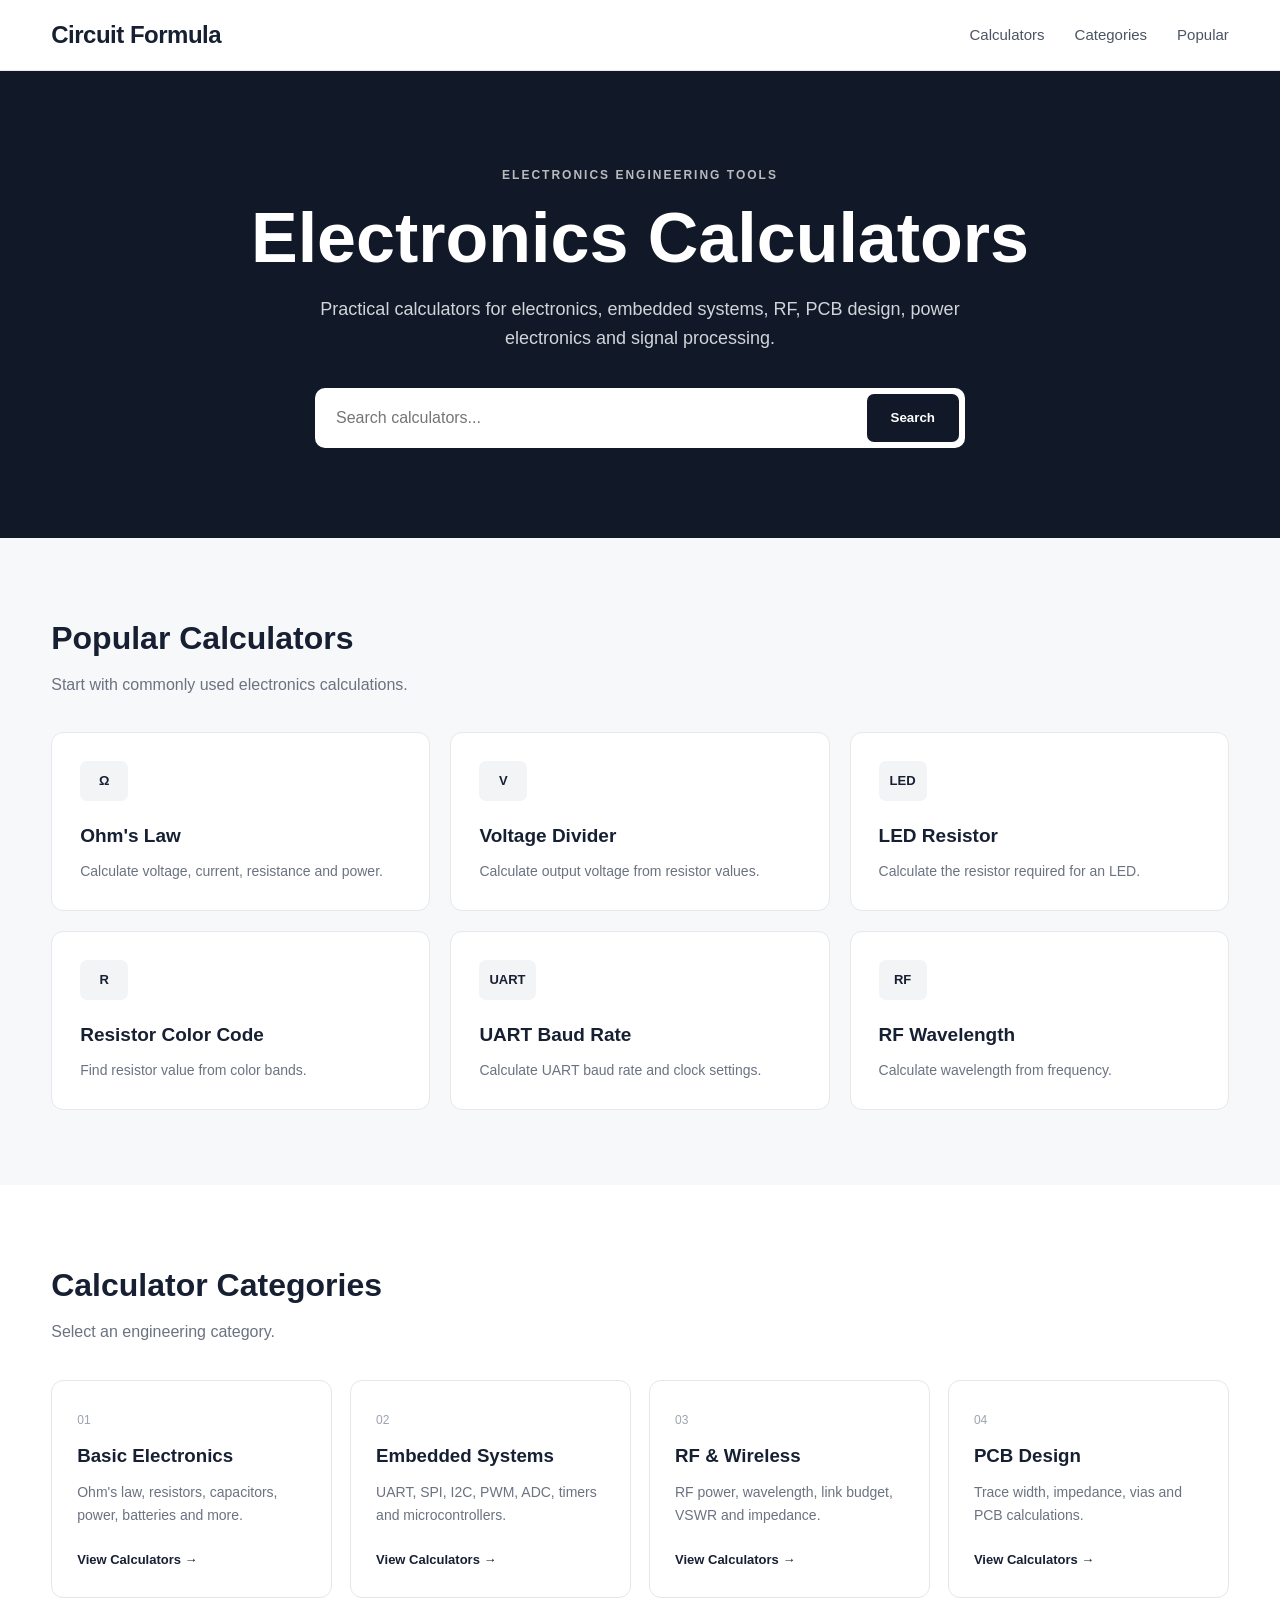
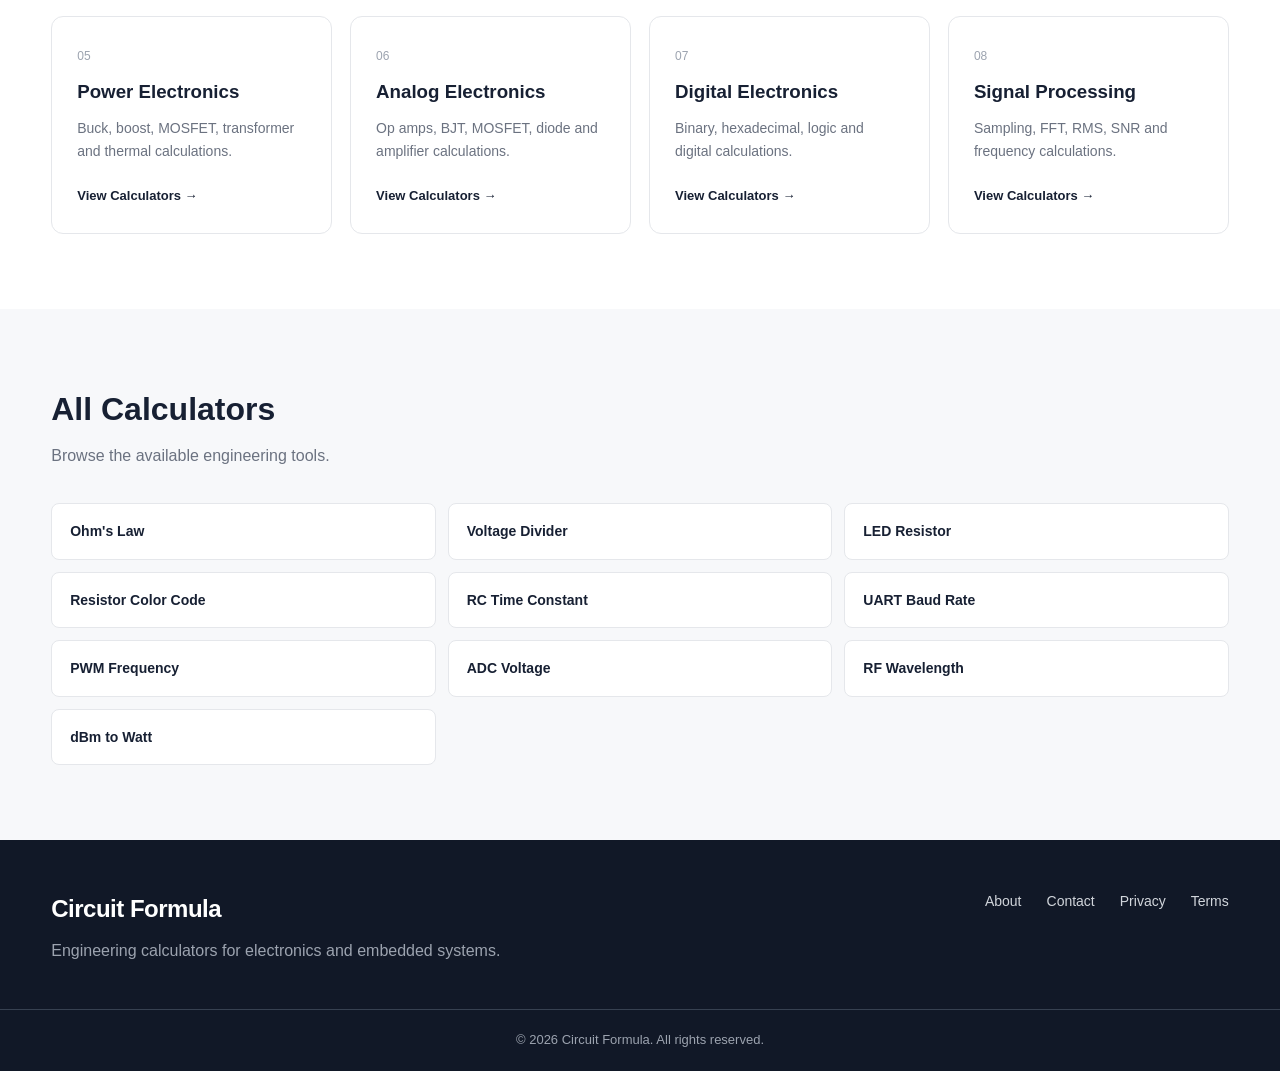
==== index.html @ be24e3a9 "inital website" ====
<!DOCTYPE html>
<html lang="en">
<head>
    <meta charset="UTF-8">

    <meta name="viewport" content="width=device-width, initial-scale=1.0">

    <title>Electronics Calculators | Circuit, RF, PCB & Embedded Tools</title>

    <meta name="description"
          content="Free electronics calculators for circuit design, embedded systems, RF, PCB, analog, digital and power electronics.">

    <meta name="keywords"
          content="electronics calculator, circuit calculator, RF calculator, PCB calculator, embedded calculator">

    <link rel="stylesheet" href="css/style.css">
</head>

<body>

<header class="header">

    <div class="container nav">

        <a href="index.html" class="logo">
            Circuit Formula
        </a>

        <nav>
            <a href="#calculators">Calculators</a>
            <a href="#categories">Categories</a>
            <a href="#popular">Popular</a>
        </nav>

    </div>

</header>


<main>

<section class="hero">

    <div class="container hero-content">

        <span class="hero-label">
            ELECTRONICS ENGINEERING TOOLS
        </span>

        <h1>
            Electronics Calculators
        </h1>

        <p>
            Practical calculators for electronics, embedded systems,
            RF, PCB design, power electronics and signal processing.
        </p>

        <div class="search-box">

            <input
                type="search"
                id="calculatorSearch"
                placeholder="Search calculators..."
                autocomplete="off"
            >

            <button onclick="searchCalculators()">
                Search
            </button>

        </div>

    </div>

</section>


<section id="popular" class="section">

    <div class="container">

        <div class="section-heading">

            <h2>
                Popular Calculators
            </h2>

            <p>
                Start with commonly used electronics calculations.
            </p>

        </div>


        <div class="calculator-grid">

            <a href="calculators/ohms-law.html"
               class="calculator-card">

                <span class="card-icon">Ω</span>

                <h3>Ohm's Law</h3>

                <p>
                    Calculate voltage, current, resistance and power.
                </p>

            </a>


            <a href="calculators/voltage-divider.html"
               class="calculator-card">

                <span class="card-icon">V</span>

                <h3>Voltage Divider</h3>

                <p>
                    Calculate output voltage from resistor values.
                </p>

            </a>


            <a href="calculators/led-resistor.html"
               class="calculator-card">

                <span class="card-icon">LED</span>

                <h3>LED Resistor</h3>

                <p>
                    Calculate the resistor required for an LED.
                </p>

            </a>


            <a href="calculators/resistor-color-code.html"
               class="calculator-card">

                <span class="card-icon">R</span>

                <h3>Resistor Color Code</h3>

                <p>
                    Find resistor value from color bands.
                </p>

            </a>


            <a href="calculators/uart-baud-rate.html"
               class="calculator-card">

                <span class="card-icon">UART</span>

                <h3>UART Baud Rate</h3>

                <p>
                    Calculate UART baud rate and clock settings.
                </p>

            </a>


            <a href="calculators/rf-wavelength.html"
               class="calculator-card">

                <span class="card-icon">RF</span>

                <h3>RF Wavelength</h3>

                <p>
                    Calculate wavelength from frequency.
                </p>

            </a>

        </div>

    </div>

</section>


<section id="categories" class="section categories-section">

    <div class="container">

        <div class="section-heading">

            <h2>
                Calculator Categories
            </h2>

            <p>
                Select an engineering category.
            </p>

        </div>


        <div class="category-grid">


            <a href="categories/basic-electronics.html"
               class="category-card">

                <span>01</span>

                <h3>
                    Basic Electronics
                </h3>

                <p>
                    Ohm's law, resistors, capacitors,
                    power, batteries and more.
                </p>

                <strong>
                    View Calculators →
                </strong>

            </a>


            <a href="categories/embedded.html"
               class="category-card">

                <span>02</span>

                <h3>
                    Embedded Systems
                </h3>

                <p>
                    UART, SPI, I2C, PWM, ADC,
                    timers and microcontrollers.
                </p>

                <strong>
                    View Calculators →
                </strong>

            </a>


            <a href="categories/rf.html"
               class="category-card">

                <span>03</span>

                <h3>
                    RF & Wireless
                </h3>

                <p>
                    RF power, wavelength, link budget,
                    VSWR and impedance.
                </p>

                <strong>
                    View Calculators →
                </strong>

            </a>


            <a href="categories/pcb.html"
               class="category-card">

                <span>04</span>

                <h3>
                    PCB Design
                </h3>

                <p>
                    Trace width, impedance,
                    vias and PCB calculations.
                </p>

                <strong>
                    View Calculators →
                </strong>

            </a>


            <a href="categories/power-electronics.html"
               class="category-card">

                <span>05</span>

                <h3>
                    Power Electronics
                </h3>

                <p>
                    Buck, boost, MOSFET,
                    transformer and thermal calculations.
                </p>

                <strong>
                    View Calculators →
                </strong>

            </a>


            <a href="categories/analog.html"
               class="category-card">

                <span>06</span>

                <h3>
                    Analog Electronics
                </h3>

                <p>
                    Op amps, BJT, MOSFET,
                    diode and amplifier calculations.
                </p>

                <strong>
                    View Calculators →
                </strong>

            </a>


            <a href="categories/digital.html"
               class="category-card">

                <span>07</span>

                <h3>
                    Digital Electronics
                </h3>

                <p>
                    Binary, hexadecimal,
                    logic and digital calculations.
                </p>

                <strong>
                    View Calculators →
                </strong>

            </a>


            <a href="categories/signal-processing.html"
               class="category-card">

                <span>08</span>

                <h3>
                    Signal Processing
                </h3>

                <p>
                    Sampling, FFT, RMS,
                    SNR and frequency calculations.
                </p>

                <strong>
                    View Calculators →
                </strong>

            </a>

        </div>

    </div>

</section>


<section id="calculators" class="section">

    <div class="container">

        <div class="section-heading">

            <h2>
                All Calculators
            </h2>

            <p>
                Browse the available engineering tools.
            </p>

        </div>


        <div class="all-calculators" id="calculatorList">


            <a href="calculators/ohms-law.html"
               class="tool-item"
               data-name="ohms law">

                Ohm's Law

            </a>


            <a href="calculators/voltage-divider.html"
               class="tool-item"
               data-name="voltage divider">

                Voltage Divider

            </a>


            <a href="calculators/led-resistor.html"
               class="tool-item"
               data-name="led resistor">

                LED Resistor

            </a>


            <a href="calculators/resistor-color-code.html"
               class="tool-item"
               data-name="resistor color code">

                Resistor Color Code

            </a>


            <a href="calculators/rc-time-constant.html"
               class="tool-item"
               data-name="rc time constant">

                RC Time Constant

            </a>


            <a href="calculators/uart-baud-rate.html"
               class="tool-item"
               data-name="uart baud rate">

                UART Baud Rate

            </a>


            <a href="calculators/pwm-frequency.html"
               class="tool-item"
               data-name="pwm frequency">

                PWM Frequency

            </a>


            <a href="calculators/adc-voltage.html"
               class="tool-item"
               data-name="adc voltage">

                ADC Voltage

            </a>


            <a href="calculators/rf-wavelength.html"
               class="tool-item"
               data-name="rf wavelength">

                RF Wavelength

            </a>


            <a href="calculators/dbm-to-watt.html"
               class="tool-item"
               data-name="dbm watt">

                dBm to Watt

            </a>

        </div>

    </div>

</section>

</main>


<footer class="footer">

    <div class="container footer-content">

        <div>

            <div class="logo">
                Circuit Formula
            </div>

            <p>
                Engineering calculators for electronics
                and embedded systems.
            </p>

        </div>


        <div class="footer-links">

            <a href="about.html">About</a>

            <a href="contact.html">Contact</a>

            <a href="privacy.html">Privacy</a>

            <a href="terms.html">Terms</a>

        </div>

    </div>


    <div class="copyright">

        © 2026 Circuit Formula. All rights reserved.

    </div>

</footer>


<script src="js/main.js"></script>

</body>
</html>
---- css/style.css ----
* {
    margin: 0;
    padding: 0;
    box-sizing: border-box;
}

html {
    scroll-behavior: smooth;
}

body {
    font-family: Arial, Helvetica, sans-serif;
    background: #f7f8fa;
    color: #172033;
    line-height: 1.6;
}

a {
    text-decoration: none;
    color: inherit;
}

.container {
    width: min(1180px, 92%);
    margin: auto;
}


/* HEADER */

.header {
    background: #ffffff;
    border-bottom: 1px solid #e5e7eb;
    position: sticky;
    top: 0;
    z-index: 100;
}

.nav {
    min-height: 70px;
    display: flex;
    align-items: center;
    justify-content: space-between;
}

.logo {
    font-size: 24px;
    font-weight: 800;
    letter-spacing: -0.5px;
}

.nav nav {
    display: flex;
    gap: 30px;
}

.nav nav a {
    font-size: 15px;
    color: #4b5563;
}

.nav nav a:hover {
    color: #111827;
}


/* HERO */

.hero {
    background: #111827;
    color: white;
    padding: 90px 0;
}

.hero-content {
    max-width: 850px;
    text-align: center;
}

.hero-label {
    font-size: 12px;
    font-weight: 700;
    letter-spacing: 2px;
    opacity: 0.7;
}

.hero h1 {
    font-size: clamp(40px, 7vw, 70px);
    line-height: 1.05;
    margin: 15px 0 20px;
}

.hero p {
    max-width: 680px;
    margin: auto;
    font-size: 18px;
    color: #d1d5db;
}


/* SEARCH */

.search-box {
    max-width: 650px;
    margin: 35px auto 0;
    display: flex;
    background: white;
    padding: 6px;
    border-radius: 10px;
}

.search-box input {
    flex: 1;
    border: none;
    outline: none;
    padding: 15px;
    font-size: 16px;
    min-width: 0;
}

.search-box button {
    border: none;
    background: #111827;
    color: white;
    padding: 0 24px;
    border-radius: 7px;
    cursor: pointer;
    font-weight: 600;
}

.search-box button:hover {
    background: #374151;
}


/* SECTIONS */

.section {
    padding: 75px 0;
}

.section-heading {
    margin-bottom: 35px;
}

.section-heading h2 {
    font-size: 32px;
    margin-bottom: 8px;
}

.section-heading p {
    color: #6b7280;
}


/* CALCULATOR CARDS */

.calculator-grid {
    display: grid;
    grid-template-columns: repeat(3, 1fr);
    gap: 20px;
}

.calculator-card {
    background: white;
    padding: 28px;
    border: 1px solid #e5e7eb;
    border-radius: 12px;
    transition: 0.2s;
}

.calculator-card:hover {
    transform: translateY(-4px);
    border-color: #9ca3af;
}

.card-icon {
    display: inline-flex;
    align-items: center;
    justify-content: center;
    min-width: 48px;
    height: 40px;
    padding: 0 10px;
    background: #f3f4f6;
    border-radius: 7px;
    font-weight: 700;
    font-size: 13px;
    margin-bottom: 20px;
}

.calculator-card h3 {
    margin-bottom: 8px;
    font-size: 19px;
}

.calculator-card p {
    color: #6b7280;
    font-size: 14px;
}


/* CATEGORIES */

.categories-section {
    background: white;
}

.category-grid {
    display: grid;
    grid-template-columns: repeat(4, 1fr);
    gap: 18px;
}

.category-card {
    padding: 25px;
    border: 1px solid #e5e7eb;
    border-radius: 12px;
    background: #ffffff;
}

.category-card:hover {
    border-color: #9ca3af;
}

.category-card span {
    font-size: 12px;
    color: #9ca3af;
}

.category-card h3 {
    margin: 10px 0;
}

.category-card p {
    font-size: 14px;
    color: #6b7280;
    margin-bottom: 20px;
}

.category-card strong {
    font-size: 13px;
}


/* ALL CALCULATORS */

.all-calculators {
    display: grid;
    grid-template-columns: repeat(3, 1fr);
    gap: 12px;
}

.tool-item {
    background: white;
    border: 1px solid #e5e7eb;
    padding: 16px 18px;
    border-radius: 8px;
    font-weight: 600;
    font-size: 14px;
}

.tool-item:hover {
    border-color: #111827;
}


/* FOOTER */

.footer {
    background: #111827;
    color: white;
    padding-top: 50px;
}

.footer-content {
    display: flex;
    justify-content: space-between;
    gap: 30px;
}

.footer p {
    color: #9ca3af;
    margin-top: 10px;
}

.footer-links {
    display: flex;
    gap: 25px;
}

.footer-links a {
    color: #d1d5db;
    font-size: 14px;
}

.copyright {
    margin-top: 45px;
    padding: 20px;
    text-align: center;
    border-top: 1px solid #374151;
    color: #9ca3af;
    font-size: 13px;
}


/* MOBILE */

@media (max-width: 900px) {

    .calculator-grid {
        grid-template-columns: repeat(2, 1fr);
    }

    .category-grid {
        grid-template-columns: repeat(2, 1fr);
    }

    .all-calculators {
        grid-template-columns: repeat(2, 1fr);
    }

}


@media (max-width: 600px) {

    .nav {
        min-height: 60px;
    }

    .nav nav {
        display: none;
    }

    .hero {
        padding: 65px 0;
    }

    .hero h1 {
        font-size: 42px;
    }

    .hero p {
        font-size: 16px;
    }

    .search-box {
        flex-direction: column;
        background: transparent;
        gap: 8px;
    }

    .search-box input {
        border-radius: 8px;
    }

    .search-box button {
        height: 50px;
    }

    .calculator-grid,
    .category-grid,
    .all-calculators {
        grid-template-columns: 1fr;
    }

    .section {
        padding: 55px 0;
    }

    .footer-content {
        flex-direction: column;
    }

    .footer-links {
        flex-wrap: wrap;
    }

}
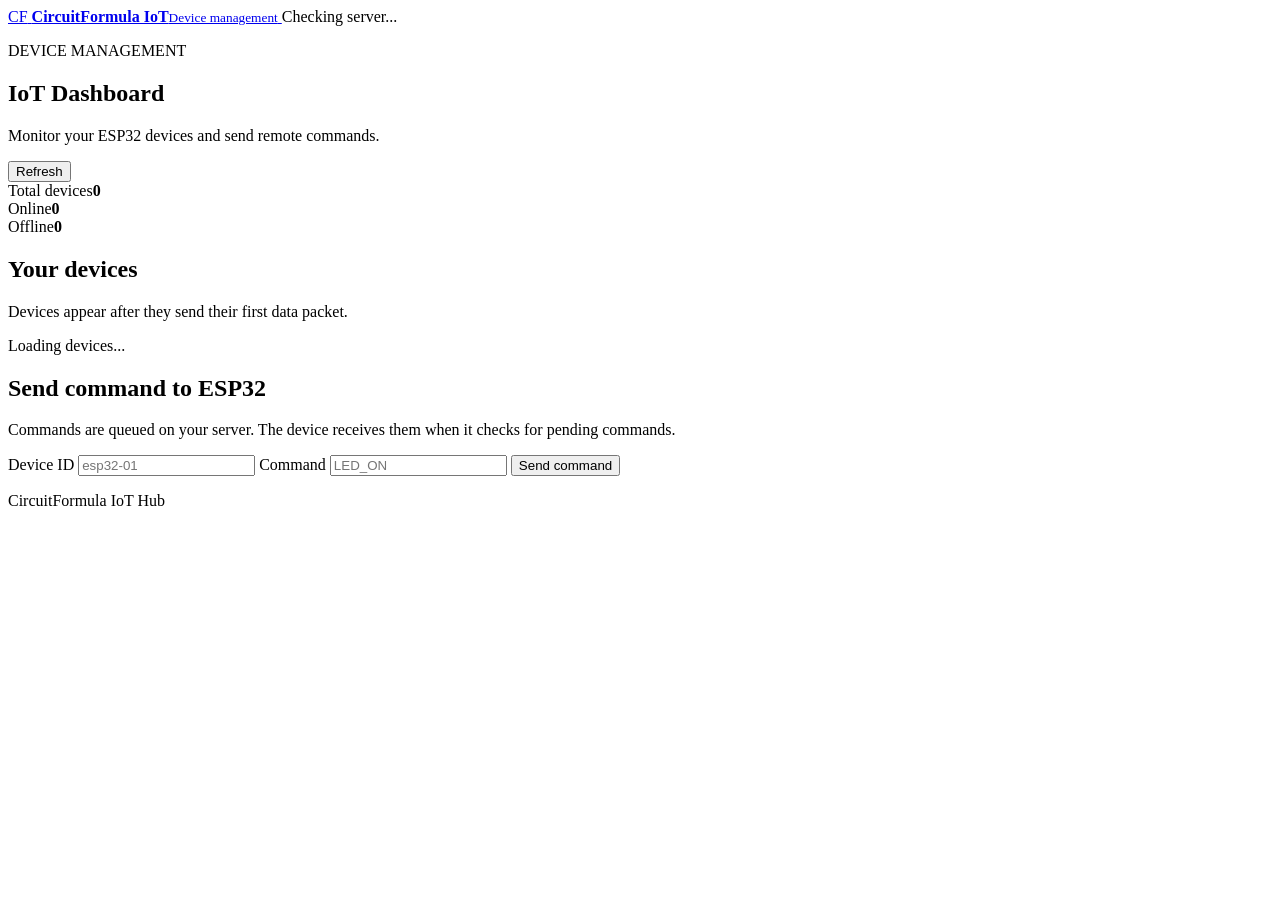
==== commit ed340cce: "Add files via upload" ====
--- a/index.html
+++ b/index.html
@@ -1,545 +1,62 @@
-<!DOCTYPE html>
+<!doctype html>
 <html lang="en">
 <head>
-    <meta charset="UTF-8">
+  <meta charset="utf-8">
+  <meta name="viewport" content="width=device-width, initial-scale=1">
+  <meta name="theme-color" content="#101827">
+  <title>CircuitFormula IoT Hub</title>
+  <link rel="stylesheet" href="assets/style.css">
+</head>
+<body>
+  <header class="topbar">
+    <a class="brand" href="./">
+      <span class="logo">CF</span>
+      <span><strong>CircuitFormula IoT</strong><small>Device management</small></span>
+    </a>
+    <span id="serverStatus" class="status-pill muted">Checking server...</span>
+  </header>
 
-    <meta name="viewport" content="width=device-width, initial-scale=1.0">
+  <main class="container">
+    <section class="page-heading">
+      <div>
+        <p class="eyebrow">DEVICE MANAGEMENT</p>
+        <h1>IoT Dashboard</h1>
+        <p class="muted-text">Monitor your ESP32 devices and send remote commands.</p>
+      </div>
+      <button id="refreshBtn" class="button secondary" type="button">Refresh</button>
+    </section>
 
-    <title>Electronics Calculators | Circuit, RF, PCB & Embedded Tools</title>
+    <section class="stats">
+      <article class="stat-card"><span>Total devices</span><strong id="totalCount">0</strong></article>
+      <article class="stat-card"><span>Online</span><strong id="onlineCount">0</strong></article>
+      <article class="stat-card"><span>Offline</span><strong id="offlineCount">0</strong></article>
+    </section>
 
-    <meta name="description"
-          content="Free electronics calculators for circuit design, embedded systems, RF, PCB, analog, digital and power electronics.">
+    <section class="section-heading">
+      <div><h2>Your devices</h2><p class="muted-text">Devices appear after they send their first data packet.</p></div>
+      <span id="lastUpdated" class="muted-text small"></span>
+    </section>
+    <section id="deviceGrid" class="device-grid">
+      <div class="empty-state">Loading devices...</div>
+    </section>
 
-    <meta name="keywords"
-          content="electronics calculator, circuit calculator, RF calculator, PCB calculator, embedded calculator">
-
-    <link rel="stylesheet" href="css/style.css">
-</head>
-
-<body>
-
-<header class="header">
-
-    <div class="container nav">
-
-        <a href="index.html" class="logo">
-            Circuit Formula
-        </a>
-
-        <nav>
-            <a href="#calculators">Calculators</a>
-            <a href="#categories">Categories</a>
-            <a href="#popular">Popular</a>
-        </nav>
-
-    </div>
-
-</header>
-
-
-<main>
-
-<section class="hero">
-
-    <div class="container hero-content">
-
-        <span class="hero-label">
-            ELECTRONICS ENGINEERING TOOLS
-        </span>
-
-        <h1>
-            Electronics Calculators
-        </h1>
-
-        <p>
-            Practical calculators for electronics, embedded systems,
-            RF, PCB design, power electronics and signal processing.
-        </p>
-
-        <div class="search-box">
-
-            <input
-                type="search"
-                id="calculatorSearch"
-                placeholder="Search calculators..."
-                autocomplete="off"
-            >
-
-            <button onclick="searchCalculators()">
-                Search
-            </button>
-
-        </div>
-
-    </div>
-
-</section>
-
-
-<section id="popular" class="section">
-
-    <div class="container">
-
-        <div class="section-heading">
-
-            <h2>
-                Popular Calculators
-            </h2>
-
-            <p>
-                Start with commonly used electronics calculations.
-            </p>
-
-        </div>
-
-
-        <div class="calculator-grid">
-
-            <a href="calculators/ohms-law.html"
-               class="calculator-card">
-
-                <span class="card-icon">Ω</span>
-
-                <h3>Ohm's Law</h3>
-
-                <p>
-                    Calculate voltage, current, resistance and power.
-                </p>
-
-            </a>
-
-
-            <a href="calculators/voltage-divider.html"
-               class="calculator-card">
-
-                <span class="card-icon">V</span>
-
-                <h3>Voltage Divider</h3>
-
-                <p>
-                    Calculate output voltage from resistor values.
-                </p>
-
-            </a>
-
-
-            <a href="calculators/led-resistor.html"
-               class="calculator-card">
-
-                <span class="card-icon">LED</span>
-
-                <h3>LED Resistor</h3>
-
-                <p>
-                    Calculate the resistor required for an LED.
-                </p>
-
-            </a>
-
-
-            <a href="calculators/resistor-color-code.html"
-               class="calculator-card">
-
-                <span class="card-icon">R</span>
-
-                <h3>Resistor Color Code</h3>
-
-                <p>
-                    Find resistor value from color bands.
-                </p>
-
-            </a>
-
-
-            <a href="calculators/uart-baud-rate.html"
-               class="calculator-card">
-
-                <span class="card-icon">UART</span>
-
-                <h3>UART Baud Rate</h3>
-
-                <p>
-                    Calculate UART baud rate and clock settings.
-                </p>
-
-            </a>
-
-
-            <a href="calculators/rf-wavelength.html"
-               class="calculator-card">
-
-                <span class="card-icon">RF</span>
-
-                <h3>RF Wavelength</h3>
-
-                <p>
-                    Calculate wavelength from frequency.
-                </p>
-
-            </a>
-
-        </div>
-
-    </div>
-
-</section>
-
-
-<section id="categories" class="section categories-section">
-
-    <div class="container">
-
-        <div class="section-heading">
-
-            <h2>
-                Calculator Categories
-            </h2>
-
-            <p>
-                Select an engineering category.
-            </p>
-
-        </div>
-
-
-        <div class="category-grid">
-
-
-            <a href="categories/basic-electronics.html"
-               class="category-card">
-
-                <span>01</span>
-
-                <h3>
-                    Basic Electronics
-                </h3>
-
-                <p>
-                    Ohm's law, resistors, capacitors,
-                    power, batteries and more.
-                </p>
-
-                <strong>
-                    View Calculators →
-                </strong>
-
-            </a>
-
-
-            <a href="categories/embedded.html"
-               class="category-card">
-
-                <span>02</span>
-
-                <h3>
-                    Embedded Systems
-                </h3>
-
-                <p>
-                    UART, SPI, I2C, PWM, ADC,
-                    timers and microcontrollers.
-                </p>
-
-                <strong>
-                    View Calculators →
-                </strong>
-
-            </a>
-
-
-            <a href="categories/rf.html"
-               class="category-card">
-
-                <span>03</span>
-
-                <h3>
-                    RF & Wireless
-                </h3>
-
-                <p>
-                    RF power, wavelength, link budget,
-                    VSWR and impedance.
-                </p>
-
-                <strong>
-                    View Calculators →
-                </strong>
-
-            </a>
-
-
-            <a href="categories/pcb.html"
-               class="category-card">
-
-                <span>04</span>
-
-                <h3>
-                    PCB Design
-                </h3>
-
-                <p>
-                    Trace width, impedance,
-                    vias and PCB calculations.
-                </p>
-
-                <strong>
-                    View Calculators →
-                </strong>
-
-            </a>
-
-
-            <a href="categories/power-electronics.html"
-               class="category-card">
-
-                <span>05</span>
-
-                <h3>
-                    Power Electronics
-                </h3>
-
-                <p>
-                    Buck, boost, MOSFET,
-                    transformer and thermal calculations.
-                </p>
-
-                <strong>
-                    View Calculators →
-                </strong>
-
-            </a>
-
-
-            <a href="categories/analog.html"
-               class="category-card">
-
-                <span>06</span>
-
-                <h3>
-                    Analog Electronics
-                </h3>
-
-                <p>
-                    Op amps, BJT, MOSFET,
-                    diode and amplifier calculations.
-                </p>
-
-                <strong>
-                    View Calculators →
-                </strong>
-
-            </a>
-
-
-            <a href="categories/digital.html"
-               class="category-card">
-
-                <span>07</span>
-
-                <h3>
-                    Digital Electronics
-                </h3>
-
-                <p>
-                    Binary, hexadecimal,
-                    logic and digital calculations.
-                </p>
-
-                <strong>
-                    View Calculators →
-                </strong>
-
-            </a>
-
-
-            <a href="categories/signal-processing.html"
-               class="category-card">
-
-                <span>08</span>
-
-                <h3>
-                    Signal Processing
-                </h3>
-
-                <p>
-                    Sampling, FFT, RMS,
-                    SNR and frequency calculations.
-                </p>
-
-                <strong>
-                    View Calculators →
-                </strong>
-
-            </a>
-
-        </div>
-
-    </div>
-
-</section>
-
-
-<section id="calculators" class="section">
-
-    <div class="container">
-
-        <div class="section-heading">
-
-            <h2>
-                All Calculators
-            </h2>
-
-            <p>
-                Browse the available engineering tools.
-            </p>
-
-        </div>
-
-
-        <div class="all-calculators" id="calculatorList">
-
-
-            <a href="calculators/ohms-law.html"
-               class="tool-item"
-               data-name="ohms law">
-
-                Ohm's Law
-
-            </a>
-
-
-            <a href="calculators/voltage-divider.html"
-               class="tool-item"
-               data-name="voltage divider">
-
-                Voltage Divider
-
-            </a>
-
-
-            <a href="calculators/led-resistor.html"
-               class="tool-item"
-               data-name="led resistor">
-
-                LED Resistor
-
-            </a>
-
-
-            <a href="calculators/resistor-color-code.html"
-               class="tool-item"
-               data-name="resistor color code">
-
-                Resistor Color Code
-
-            </a>
-
-
-            <a href="calculators/rc-time-constant.html"
-               class="tool-item"
-               data-name="rc time constant">
-
-                RC Time Constant
-
-            </a>
-
-
-            <a href="calculators/uart-baud-rate.html"
-               class="tool-item"
-               data-name="uart baud rate">
-
-                UART Baud Rate
-
-            </a>
-
-
-            <a href="calculators/pwm-frequency.html"
-               class="tool-item"
-               data-name="pwm frequency">
-
-                PWM Frequency
-
-            </a>
-
-
-            <a href="calculators/adc-voltage.html"
-               class="tool-item"
-               data-name="adc voltage">
-
-                ADC Voltage
-
-            </a>
-
-
-            <a href="calculators/rf-wavelength.html"
-               class="tool-item"
-               data-name="rf wavelength">
-
-                RF Wavelength
-
-            </a>
-
-
-            <a href="calculators/dbm-to-watt.html"
-               class="tool-item"
-               data-name="dbm watt">
-
-                dBm to Watt
-
-            </a>
-
-        </div>
-
-    </div>
-
-</section>
-
-</main>
-
-
-<footer class="footer">
-
-    <div class="container footer-content">
-
-        <div>
-
-            <div class="logo">
-                Circuit Formula
-            </div>
-
-            <p>
-                Engineering calculators for electronics
-                and embedded systems.
-            </p>
-
-        </div>
-
-
-        <div class="footer-links">
-
-            <a href="about.html">About</a>
-
-            <a href="contact.html">Contact</a>
-
-            <a href="privacy.html">Privacy</a>
-
-            <a href="terms.html">Terms</a>
-
-        </div>
-
-    </div>
-
-
-    <div class="copyright">
-
-        © 2026 Circuit Formula. All rights reserved.
-
-    </div>
-
-</footer>
-
-
-<script src="js/main.js"></script>
-
+    <section class="panel">
+      <h2>Send command to ESP32</h2>
+      <p class="muted-text">Commands are queued on your server. The device receives them when it checks for pending commands.</p>
+      <form id="commandForm" class="command-form">
+        <label>Device ID
+          <input id="deviceId" name="deviceId" placeholder="esp32-01" maxlength="40" pattern="[A-Za-z0-9_-]+" required>
+        </label>
+        <label>Command
+          <input id="command" name="command" placeholder="LED_ON" maxlength="40" required>
+        </label>
+        <button class="button" type="submit">Send command</button>
+      </form>
+      <p id="formMessage" class="form-message" aria-live="polite"></p>
+    </section>
+    <footer>CircuitFormula IoT Hub</footer>
+  </main>
+  <script src="config.js"></script>
+  <script src="assets/app.js"></script>
 </body>
-</html>+</html>
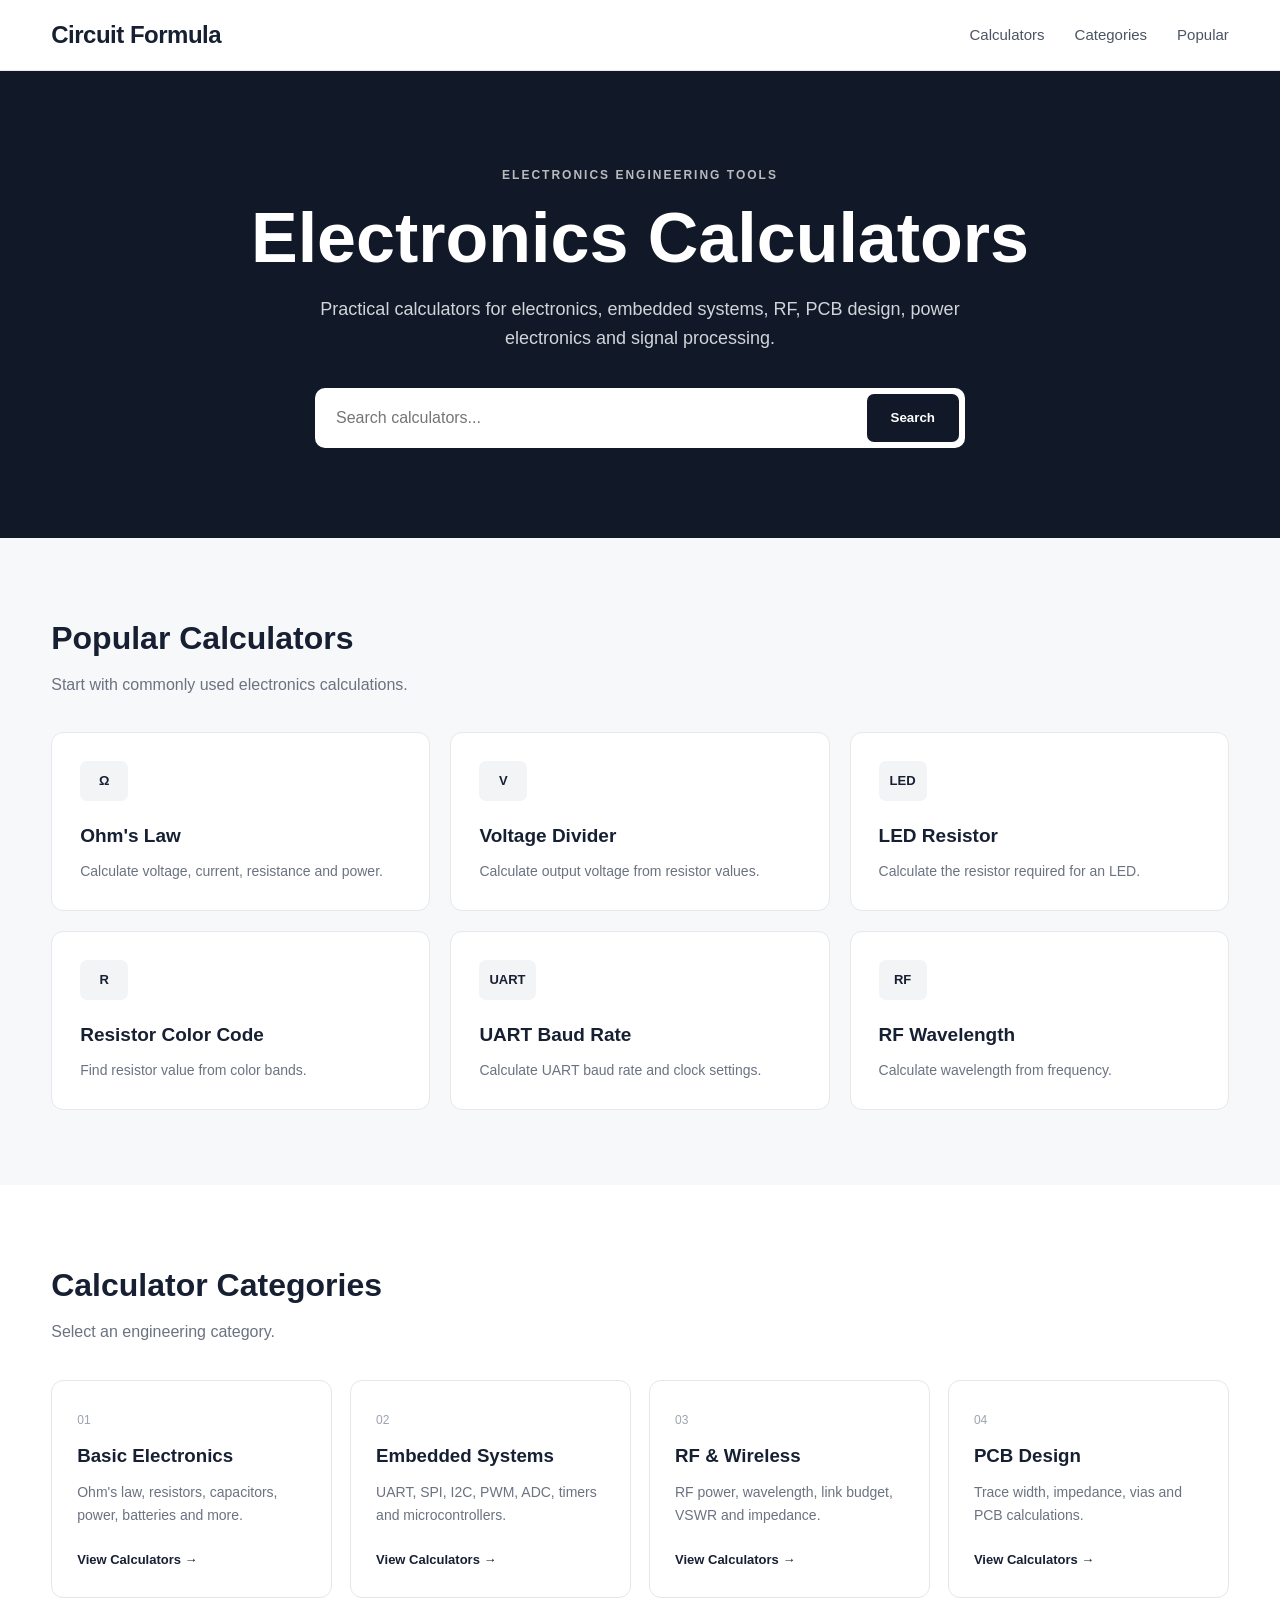
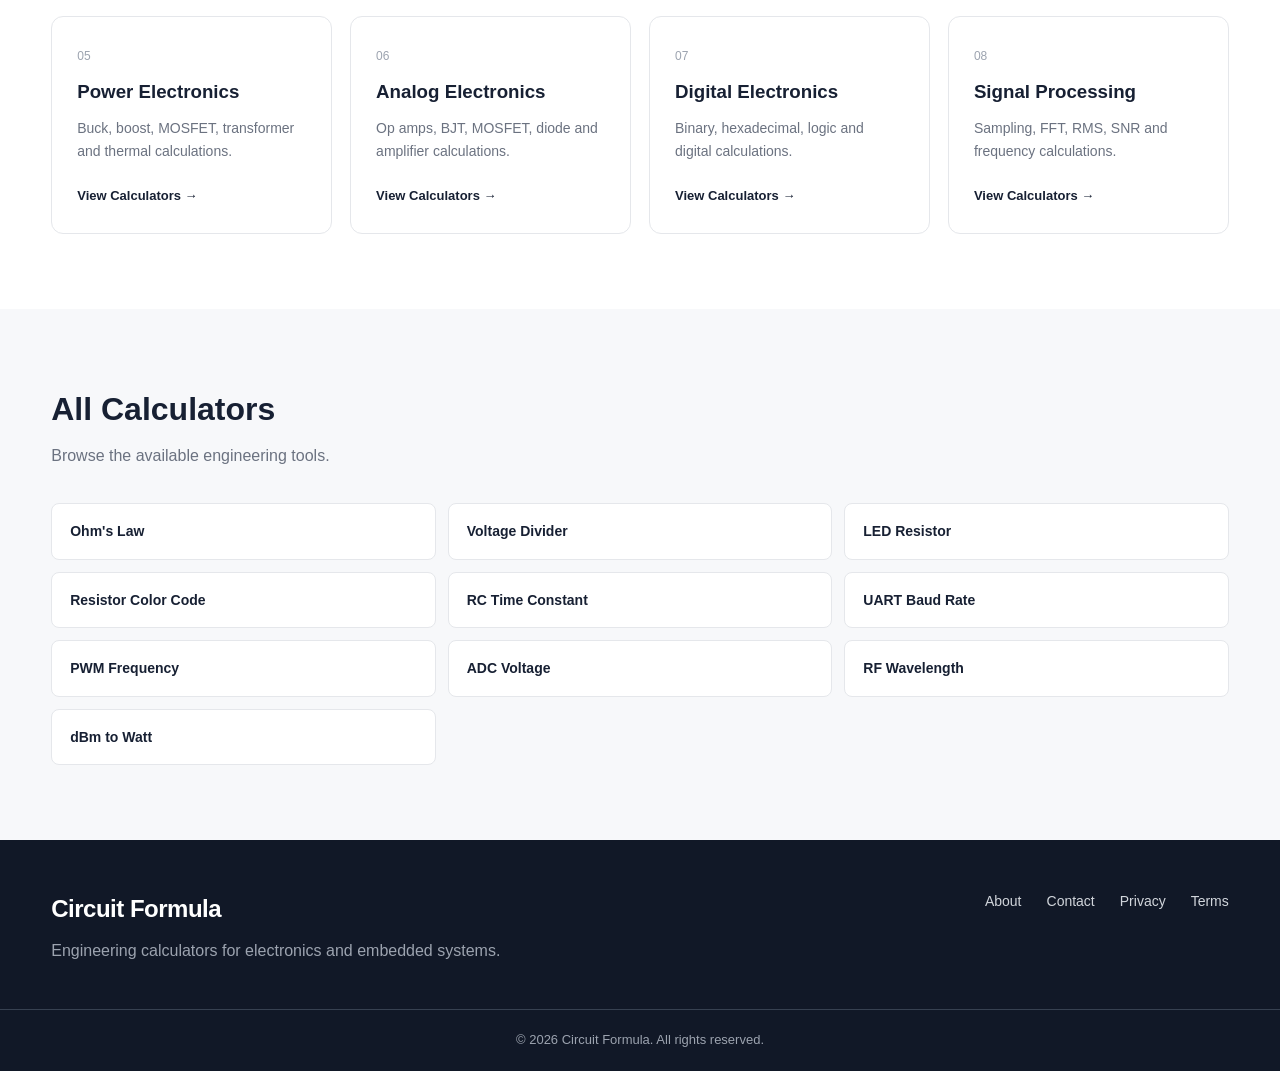
==== commit 501a5c41: "Add files via upload" ====
--- a/index.html
+++ b/index.html
@@ -1,62 +1,545 @@
-<!doctype html>
-<html lang="en">
-<head>
-  <meta charset="utf-8">
-  <meta name="viewport" content="width=device-width, initial-scale=1">
-  <meta name="theme-color" content="#101827">
-  <title>CircuitFormula IoT Hub</title>
-  <link rel="stylesheet" href="assets/style.css">
-</head>
-<body>
-  <header class="topbar">
-    <a class="brand" href="./">
-      <span class="logo">CF</span>
-      <span><strong>CircuitFormula IoT</strong><small>Device management</small></span>
-    </a>
-    <span id="serverStatus" class="status-pill muted">Checking server...</span>
-  </header>
-
-  <main class="container">
-    <section class="page-heading">
-      <div>
-        <p class="eyebrow">DEVICE MANAGEMENT</p>
-        <h1>IoT Dashboard</h1>
-        <p class="muted-text">Monitor your ESP32 devices and send remote commands.</p>
-      </div>
-      <button id="refreshBtn" class="button secondary" type="button">Refresh</button>
-    </section>
-
-    <section class="stats">
-      <article class="stat-card"><span>Total devices</span><strong id="totalCount">0</strong></article>
-      <article class="stat-card"><span>Online</span><strong id="onlineCount">0</strong></article>
-      <article class="stat-card"><span>Offline</span><strong id="offlineCount">0</strong></article>
-    </section>
-
-    <section class="section-heading">
-      <div><h2>Your devices</h2><p class="muted-text">Devices appear after they send their first data packet.</p></div>
-      <span id="lastUpdated" class="muted-text small"></span>
-    </section>
-    <section id="deviceGrid" class="device-grid">
-      <div class="empty-state">Loading devices...</div>
-    </section>
-
-    <section class="panel">
-      <h2>Send command to ESP32</h2>
-      <p class="muted-text">Commands are queued on your server. The device receives them when it checks for pending commands.</p>
-      <form id="commandForm" class="command-form">
-        <label>Device ID
-          <input id="deviceId" name="deviceId" placeholder="esp32-01" maxlength="40" pattern="[A-Za-z0-9_-]+" required>
-        </label>
-        <label>Command
-          <input id="command" name="command" placeholder="LED_ON" maxlength="40" required>
-        </label>
-        <button class="button" type="submit">Send command</button>
-      </form>
-      <p id="formMessage" class="form-message" aria-live="polite"></p>
-    </section>
-    <footer>CircuitFormula IoT Hub</footer>
-  </main>
-  <script src="config.js"></script>
-  <script src="assets/app.js"></script>
-</body>
-</html>
+<!DOCTYPE html>
+<html lang="en">
+<head>
+    <meta charset="UTF-8">
+
+    <meta name="viewport" content="width=device-width, initial-scale=1.0">
+
+    <title>Electronics Calculators | Circuit, RF, PCB & Embedded Tools</title>
+    <link rel="icon" type="image/png" href="logo/favicon.png">
+
+    <meta name="description"
+          content="Free electronics calculators for circuit design, embedded systems, RF, PCB, analog, digital and power electronics.">
+
+    <meta name="keywords"
+          content="electronics calculator, circuit calculator, RF calculator, PCB calculator, embedded calculator">
+
+    <link rel="stylesheet" href="css/style.css">
+</head>
+
+<body>
+
+<header class="header">
+
+    <div class="container nav">
+
+        <a href="index.html" class="logo">
+            Circuit Formula
+        </a>
+
+        <nav>
+            <a href="#calculators">Calculators</a>
+            <a href="#categories">Categories</a>
+            <a href="#popular">Popular</a>
+        </nav>
+
+    </div>
+
+</header>
+
+
+<main>
+
+<section class="hero">
+
+    <div class="container hero-content">
+
+        <span class="hero-label">
+            ELECTRONICS ENGINEERING TOOLS
+        </span>
+
+        <h1>
+            Electronics Calculators
+        </h1>
+
+        <p>
+            Practical calculators for electronics, embedded systems,
+            RF, PCB design, power electronics and signal processing.
+        </p>
+
+        <div class="search-box">
+
+            <input
+                type="search"
+                id="calculatorSearch"
+                placeholder="Search calculators..."
+                autocomplete="off"
+            >
+
+            <button onclick="searchCalculators()">
+                Search
+            </button>
+
+        </div>
+
+    </div>
+
+</section>
+
+
+<section id="popular" class="section">
+
+    <div class="container">
+
+        <div class="section-heading">
+
+            <h2>
+                Popular Calculators
+            </h2>
+
+            <p>
+                Start with commonly used electronics calculations.
+            </p>
+
+        </div>
+
+
+        <div class="calculator-grid">
+
+            <a href="calculators/ohms-law.html"
+               class="calculator-card">
+
+                <span class="card-icon">Ω</span>
+
+                <h3>Ohm's Law</h3>
+
+                <p>
+                    Calculate voltage, current, resistance and power.
+                </p>
+
+            </a>
+
+
+            <a href="calculators/voltage-divider.html"
+               class="calculator-card">
+
+                <span class="card-icon">V</span>
+
+                <h3>Voltage Divider</h3>
+
+                <p>
+                    Calculate output voltage from resistor values.
+                </p>
+
+            </a>
+
+
+            <a href="calculators/led-resistor.html"
+               class="calculator-card">
+
+                <span class="card-icon">LED</span>
+
+                <h3>LED Resistor</h3>
+
+                <p>
+                    Calculate the resistor required for an LED.
+                </p>
+
+            </a>
+
+
+            <a href="calculators/resistor-color-code.html"
+               class="calculator-card">
+
+                <span class="card-icon">R</span>
+
+                <h3>Resistor Color Code</h3>
+
+                <p>
+                    Find resistor value from color bands.
+                </p>
+
+            </a>
+
+
+            <a href="calculators/uart-baud-rate.html"
+               class="calculator-card">
+
+                <span class="card-icon">UART</span>
+
+                <h3>UART Baud Rate</h3>
+
+                <p>
+                    Calculate UART baud rate and clock settings.
+                </p>
+
+            </a>
+
+
+            <a href="calculators/rf-wavelength.html"
+               class="calculator-card">
+
+                <span class="card-icon">RF</span>
+
+                <h3>RF Wavelength</h3>
+
+                <p>
+                    Calculate wavelength from frequency.
+                </p>
+
+            </a>
+
+        </div>
+
+    </div>
+
+</section>
+
+
+<section id="categories" class="section categories-section">
+
+    <div class="container">
+
+        <div class="section-heading">
+
+            <h2>
+                Calculator Categories
+            </h2>
+
+            <p>
+                Select an engineering category.
+            </p>
+
+        </div>
+
+
+        <div class="category-grid">
+
+
+            <a href="categories/basic-electronics.html"
+               class="category-card">
+
+                <span>01</span>
+
+                <h3>
+                    Basic Electronics
+                </h3>
+
+                <p>
+                    Ohm's law, resistors, capacitors,
+                    power, batteries and more.
+                </p>
+
+                <strong>
+                    View Calculators →
+                </strong>
+
+            </a>
+
+            <a href="categories/embedded.html"
+               class="category-card">
+
+                <span>02</span>
+
+                <h3>
+                    Embedded Systems
+                </h3>
+
+                <p>
+                    UART, SPI, I2C, PWM, ADC,
+                    timers and microcontrollers.
+                </p>
+
+                <strong>
+                    View Calculators →
+                </strong>
+
+            </a>
+
+
+            <a href="categories/rf.html"
+               class="category-card">
+
+                <span>03</span>
+
+                <h3>
+                    RF & Wireless
+                </h3>
+
+                <p>
+                    RF power, wavelength, link budget,
+                    VSWR and impedance.
+                </p>
+
+                <strong>
+                    View Calculators →
+                </strong>
+
+            </a>
+
+
+            <a href="categories/pcb.html"
+               class="category-card">
+
+                <span>04</span>
+
+                <h3>
+                    PCB Design
+                </h3>
+
+                <p>
+                    Trace width, impedance,
+                    vias and PCB calculations.
+                </p>
+
+                <strong>
+                    View Calculators →
+                </strong>
+
+            </a>
+
+
+            <a href="categories/power-electronics.html"
+               class="category-card">
+
+                <span>05</span>
+
+                <h3>
+                    Power Electronics
+                </h3>
+
+                <p>
+                    Buck, boost, MOSFET,
+                    transformer and thermal calculations.
+                </p>
+
+                <strong>
+                    View Calculators →
+                </strong>
+
+            </a>
+
+
+            <a href="categories/analog.html"
+               class="category-card">
+
+                <span>06</span>
+
+                <h3>
+                    Analog Electronics
+                </h3>
+
+                <p>
+                    Op amps, BJT, MOSFET,
+                    diode and amplifier calculations.
+                </p>
+
+                <strong>
+                    View Calculators →
+                </strong>
+
+            </a>
+
+
+            <a href="categories/digital.html"
+               class="category-card">
+
+                <span>07</span>
+
+                <h3>
+                    Digital Electronics
+                </h3>
+
+                <p>
+                    Binary, hexadecimal,
+                    logic and digital calculations.
+                </p>
+
+                <strong>
+                    View Calculators →
+                </strong>
+
+            </a>
+
+
+            <a href="categories/signal-processing.html"
+               class="category-card">
+
+                <span>08</span>
+
+                <h3>
+                    Signal Processing
+                </h3>
+
+                <p>
+                    Sampling, FFT, RMS,
+                    SNR and frequency calculations.
+                </p>
+
+                <strong>
+                    View Calculators →
+                </strong>
+
+            </a>
+
+        </div>
+
+    </div>
+
+</section>
+
+
+<section id="calculators" class="section">
+
+    <div class="container">
+
+        <div class="section-heading">
+
+            <h2>
+                All Calculators
+            </h2>
+
+            <p>
+                Browse the available engineering tools.
+            </p>
+
+        </div>
+
+
+        <div class="all-calculators" id="calculatorList">
+
+
+            <a href="calculators/ohms-law.html"
+               class="tool-item"
+               data-name="ohms law">
+
+                Ohm's Law
+
+            </a>
+
+
+            <a href="calculators/voltage-divider.html"
+               class="tool-item"
+               data-name="voltage divider">
+
+                Voltage Divider
+
+            </a>
+
+
+            <a href="calculators/led-resistor.html"
+               class="tool-item"
+               data-name="led resistor">
+
+                LED Resistor
+
+            </a>
+
+
+            <a href="calculators/resistor-color-code.html"
+               class="tool-item"
+               data-name="resistor color code">
+
+                Resistor Color Code
+
+            </a>
+
+
+            <a href="calculators/rc-time-constant.html"
+               class="tool-item"
+               data-name="rc time constant">
+
+                RC Time Constant
+
+            </a>
+
+
+            <a href="calculators/uart-baud-rate.html"
+               class="tool-item"
+               data-name="uart baud rate">
+
+                UART Baud Rate
+
+            </a>
+
+
+            <a href="calculators/pwm-frequency.html"
+               class="tool-item"
+               data-name="pwm frequency">
+
+                PWM Frequency
+
+            </a>
+
+
+            <a href="calculators/adc-voltage.html"
+               class="tool-item"
+               data-name="adc voltage">
+
+                ADC Voltage
+
+            </a>
+
+
+            <a href="calculators/rf-wavelength.html"
+               class="tool-item"
+               data-name="rf wavelength">
+
+                RF Wavelength
+
+            </a>
+
+
+            <a href="calculators/dbm-to-watt.html"
+               class="tool-item"
+               data-name="dbm watt">
+
+                dBm to Watt
+
+            </a>
+
+        </div>
+
+    </div>
+
+</section>
+
+</main>
+
+
+<footer class="footer">
+
+    <div class="container footer-content">
+
+        <div>
+
+            <div class="logo">
+                Circuit Formula
+            </div>
+
+            <p>
+                Engineering calculators for electronics
+                and embedded systems.
+            </p>
+
+        </div>
+
+
+        <div class="footer-links">
+
+            <a href="about.html">About</a>
+
+            <a href="contact.html">Contact</a>
+
+            <a href="privacy.html">Privacy</a>
+
+            <a href="terms.html">Terms</a>
+
+        </div>
+
+    </div>
+
+
+    <div class="copyright">
+
+        © 2026 Circuit Formula. All rights reserved.
+
+    </div>
+
+</footer>
+
+
+<script src="js/main.js"></script>
+
+</body>
+</html>
--- a/css/style.css
+++ b/css/style.css
@@ -0,0 +1,379 @@
+* {
+    margin: 0;
+    padding: 0;
+    box-sizing: border-box;
+}
+
+html {
+    scroll-behavior: smooth;
+}
+
+body {
+    font-family: Arial, Helvetica, sans-serif;
+    background: #f7f8fa;
+    color: #172033;
+    line-height: 1.6;
+}
+
+a {
+    text-decoration: none;
+    color: inherit;
+}
+
+.container {
+    width: min(1180px, 92%);
+    margin: auto;
+}
+
+
+/* HEADER */
+
+.header {
+    background: #ffffff;
+    border-bottom: 1px solid #e5e7eb;
+    position: sticky;
+    top: 0;
+    z-index: 100;
+}
+
+.nav {
+    min-height: 70px;
+    display: flex;
+    align-items: center;
+    justify-content: space-between;
+}
+
+.logo {
+    font-size: 24px;
+    font-weight: 800;
+    letter-spacing: -0.5px;
+}
+
+.nav nav {
+    display: flex;
+    gap: 30px;
+}
+
+.nav nav a {
+    font-size: 15px;
+    color: #4b5563;
+}
+
+.nav nav a:hover {
+    color: #111827;
+}
+
+
+/* HERO */
+
+.hero {
+    background: #111827;
+    color: white;
+    padding: 90px 0;
+}
+
+.hero-content {
+    max-width: 850px;
+    text-align: center;
+}
+
+.hero-label {
+    font-size: 12px;
+    font-weight: 700;
+    letter-spacing: 2px;
+    opacity: 0.7;
+}
+
+.hero h1 {
+    font-size: clamp(40px, 7vw, 70px);
+    line-height: 1.05;
+    margin: 15px 0 20px;
+}
+
+.hero p {
+    max-width: 680px;
+    margin: auto;
+    font-size: 18px;
+    color: #d1d5db;
+}
+
+
+/* SEARCH */
+
+.search-box {
+    max-width: 650px;
+    margin: 35px auto 0;
+    display: flex;
+    background: white;
+    padding: 6px;
+    border-radius: 10px;
+}
+
+.search-box input {
+    flex: 1;
+    border: none;
+    outline: none;
+    padding: 15px;
+    font-size: 16px;
+    min-width: 0;
+}
+
+.search-box button {
+    border: none;
+    background: #111827;
+    color: white;
+    padding: 0 24px;
+    border-radius: 7px;
+    cursor: pointer;
+    font-weight: 600;
+}
+
+.search-box button:hover {
+    background: #374151;
+}
+
+
+/* SECTIONS */
+
+.section {
+    padding: 75px 0;
+}
+
+.section-heading {
+    margin-bottom: 35px;
+}
+
+.section-heading h2 {
+    font-size: 32px;
+    margin-bottom: 8px;
+}
+
+.section-heading p {
+    color: #6b7280;
+}
+
+
+/* CALCULATOR CARDS */
+
+.calculator-grid {
+    display: grid;
+    grid-template-columns: repeat(3, 1fr);
+    gap: 20px;
+}
+
+.calculator-card {
+    background: white;
+    padding: 28px;
+    border: 1px solid #e5e7eb;
+    border-radius: 12px;
+    transition: 0.2s;
+}
+
+.calculator-card:hover {
+    transform: translateY(-4px);
+    border-color: #9ca3af;
+}
+
+.card-icon {
+    display: inline-flex;
+    align-items: center;
+    justify-content: center;
+    min-width: 48px;
+    height: 40px;
+    padding: 0 10px;
+    background: #f3f4f6;
+    border-radius: 7px;
+    font-weight: 700;
+    font-size: 13px;
+    margin-bottom: 20px;
+}
+
+.calculator-card h3 {
+    margin-bottom: 8px;
+    font-size: 19px;
+}
+
+.calculator-card p {
+    color: #6b7280;
+    font-size: 14px;
+}
+
+
+/* CATEGORIES */
+
+.categories-section {
+    background: white;
+}
+
+.category-grid {
+    display: grid;
+    grid-template-columns: repeat(4, 1fr);
+    gap: 18px;
+}
+
+.category-card {
+    padding: 25px;
+    border: 1px solid #e5e7eb;
+    border-radius: 12px;
+    background: #ffffff;
+}
+
+.category-card:hover {
+    border-color: #9ca3af;
+}
+
+.category-card span {
+    font-size: 12px;
+    color: #9ca3af;
+}
+
+.category-card h3 {
+    margin: 10px 0;
+}
+
+.category-card p {
+    font-size: 14px;
+    color: #6b7280;
+    margin-bottom: 20px;
+}
+
+.category-card strong {
+    font-size: 13px;
+}
+
+
+/* ALL CALCULATORS */
+
+.all-calculators {
+    display: grid;
+    grid-template-columns: repeat(3, 1fr);
+    gap: 12px;
+}
+
+.tool-item {
+    background: white;
+    border: 1px solid #e5e7eb;
+    padding: 16px 18px;
+    border-radius: 8px;
+    font-weight: 600;
+    font-size: 14px;
+}
+
+.tool-item:hover {
+    border-color: #111827;
+}
+
+
+/* FOOTER */
+
+.footer {
+    background: #111827;
+    color: white;
+    padding-top: 50px;
+}
+
+.footer-content {
+    display: flex;
+    justify-content: space-between;
+    gap: 30px;
+}
+
+.footer p {
+    color: #9ca3af;
+    margin-top: 10px;
+}
+
+.footer-links {
+    display: flex;
+    gap: 25px;
+}
+
+.footer-links a {
+    color: #d1d5db;
+    font-size: 14px;
+}
+
+.copyright {
+    margin-top: 45px;
+    padding: 20px;
+    text-align: center;
+    border-top: 1px solid #374151;
+    color: #9ca3af;
+    font-size: 13px;
+}
+
+
+/* MOBILE */
+
+@media (max-width: 900px) {
+
+    .calculator-grid {
+        grid-template-columns: repeat(2, 1fr);
+    }
+
+    .category-grid {
+        grid-template-columns: repeat(2, 1fr);
+    }
+
+    .all-calculators {
+        grid-template-columns: repeat(2, 1fr);
+    }
+
+}
+
+
+@media (max-width: 600px) {
+
+    .nav {
+        min-height: 60px;
+    }
+
+    .nav nav {
+        display: none;
+    }
+
+    .hero {
+        padding: 65px 0;
+    }
+
+    .hero h1 {
+        font-size: 42px;
+    }
+
+    .hero p {
+        font-size: 16px;
+    }
+
+    .search-box {
+        flex-direction: column;
+        background: transparent;
+        gap: 8px;
+    }
+
+    .search-box input {
+        border-radius: 8px;
+    }
+
+    .search-box button {
+        height: 50px;
+    }
+
+    .calculator-grid,
+    .category-grid,
+    .all-calculators {
+        grid-template-columns: 1fr;
+    }
+
+    .section {
+        padding: 55px 0;
+    }
+
+    .footer-content {
+        flex-direction: column;
+    }
+
+    .footer-links {
+        flex-wrap: wrap;
+    }
+
+}
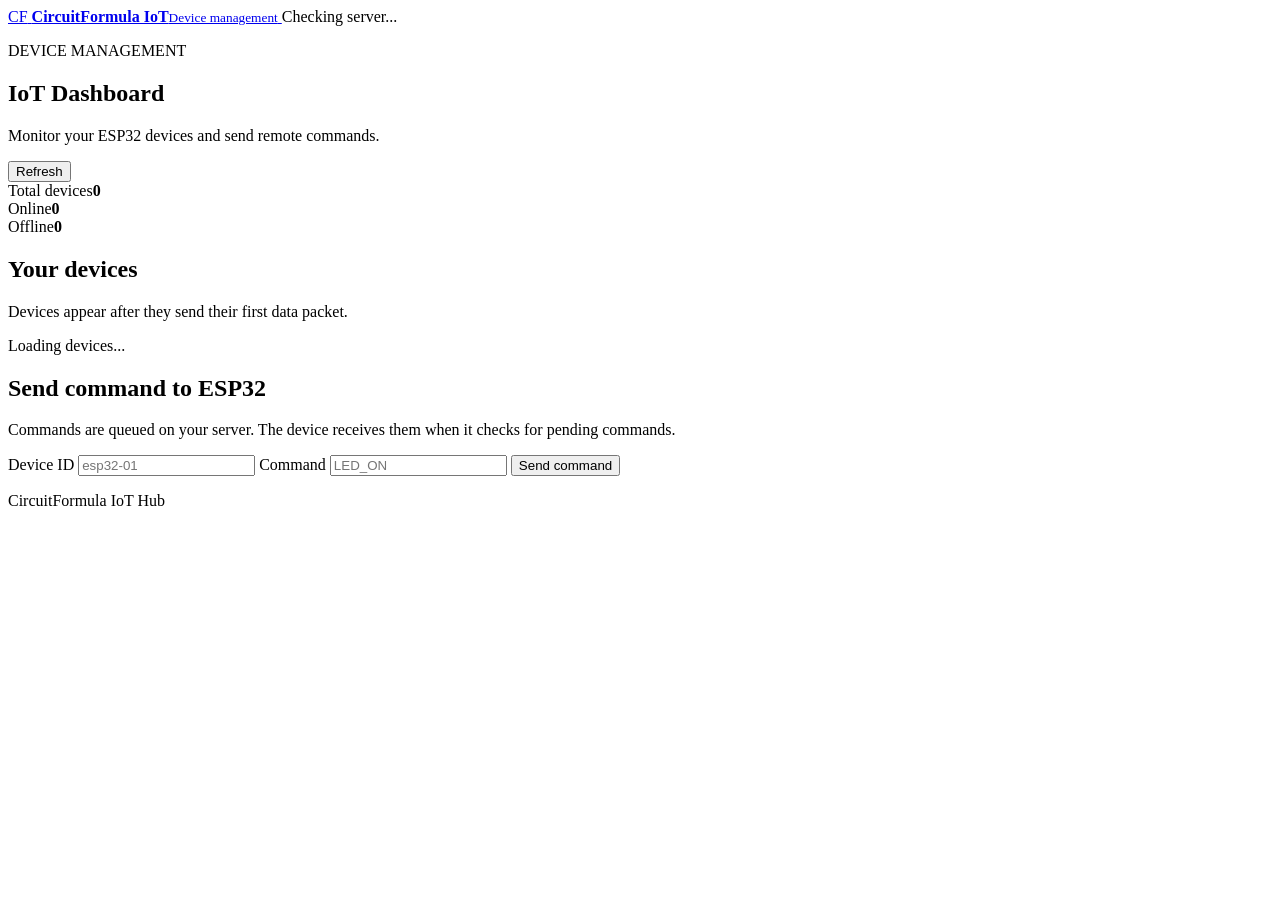
==== commit edb133fe: "Add files via upload" ====
--- a/index.html
+++ b/index.html
@@ -1,545 +1,62 @@
-<!DOCTYPE html>
-<html lang="en">
-<head>
-    <meta charset="UTF-8">
-
-    <meta name="viewport" content="width=device-width, initial-scale=1.0">
-
-    <title>Electronics Calculators | Circuit, RF, PCB & Embedded Tools</title>
-    <link rel="icon" type="image/png" href="logo/favicon.png">
-
-    <meta name="description"
-          content="Free electronics calculators for circuit design, embedded systems, RF, PCB, analog, digital and power electronics.">
-
-    <meta name="keywords"
-          content="electronics calculator, circuit calculator, RF calculator, PCB calculator, embedded calculator">
-
-    <link rel="stylesheet" href="css/style.css">
-</head>
-
-<body>
-
-<header class="header">
-
-    <div class="container nav">
-
-        <a href="index.html" class="logo">
-            Circuit Formula
-        </a>
-
-        <nav>
-            <a href="#calculators">Calculators</a>
-            <a href="#categories">Categories</a>
-            <a href="#popular">Popular</a>
-        </nav>
-
-    </div>
-
-</header>
-
-
-<main>
-
-<section class="hero">
-
-    <div class="container hero-content">
-
-        <span class="hero-label">
-            ELECTRONICS ENGINEERING TOOLS
-        </span>
-
-        <h1>
-            Electronics Calculators
-        </h1>
-
-        <p>
-            Practical calculators for electronics, embedded systems,
-            RF, PCB design, power electronics and signal processing.
-        </p>
-
-        <div class="search-box">
-
-            <input
-                type="search"
-                id="calculatorSearch"
-                placeholder="Search calculators..."
-                autocomplete="off"
-            >
-
-            <button onclick="searchCalculators()">
-                Search
-            </button>
-
-        </div>
-
-    </div>
-
-</section>
-
-
-<section id="popular" class="section">
-
-    <div class="container">
-
-        <div class="section-heading">
-
-            <h2>
-                Popular Calculators
-            </h2>
-
-            <p>
-                Start with commonly used electronics calculations.
-            </p>
-
-        </div>
-
-
-        <div class="calculator-grid">
-
-            <a href="calculators/ohms-law.html"
-               class="calculator-card">
-
-                <span class="card-icon">Ω</span>
-
-                <h3>Ohm's Law</h3>
-
-                <p>
-                    Calculate voltage, current, resistance and power.
-                </p>
-
-            </a>
-
-
-            <a href="calculators/voltage-divider.html"
-               class="calculator-card">
-
-                <span class="card-icon">V</span>
-
-                <h3>Voltage Divider</h3>
-
-                <p>
-                    Calculate output voltage from resistor values.
-                </p>
-
-            </a>
-
-
-            <a href="calculators/led-resistor.html"
-               class="calculator-card">
-
-                <span class="card-icon">LED</span>
-
-                <h3>LED Resistor</h3>
-
-                <p>
-                    Calculate the resistor required for an LED.
-                </p>
-
-            </a>
-
-
-            <a href="calculators/resistor-color-code.html"
-               class="calculator-card">
-
-                <span class="card-icon">R</span>
-
-                <h3>Resistor Color Code</h3>
-
-                <p>
-                    Find resistor value from color bands.
-                </p>
-
-            </a>
-
-
-            <a href="calculators/uart-baud-rate.html"
-               class="calculator-card">
-
-                <span class="card-icon">UART</span>
-
-                <h3>UART Baud Rate</h3>
-
-                <p>
-                    Calculate UART baud rate and clock settings.
-                </p>
-
-            </a>
-
-
-            <a href="calculators/rf-wavelength.html"
-               class="calculator-card">
-
-                <span class="card-icon">RF</span>
-
-                <h3>RF Wavelength</h3>
-
-                <p>
-                    Calculate wavelength from frequency.
-                </p>
-
-            </a>
-
-        </div>
-
-    </div>
-
-</section>
-
-
-<section id="categories" class="section categories-section">
-
-    <div class="container">
-
-        <div class="section-heading">
-
-            <h2>
-                Calculator Categories
-            </h2>
-
-            <p>
-                Select an engineering category.
-            </p>
-
-        </div>
-
-
-        <div class="category-grid">
-
-
-            <a href="categories/basic-electronics.html"
-               class="category-card">
-
-                <span>01</span>
-
-                <h3>
-                    Basic Electronics
-                </h3>
-
-                <p>
-                    Ohm's law, resistors, capacitors,
-                    power, batteries and more.
-                </p>
-
-                <strong>
-                    View Calculators →
-                </strong>
-
-            </a>
-
-            <a href="categories/embedded.html"
-               class="category-card">
-
-                <span>02</span>
-
-                <h3>
-                    Embedded Systems
-                </h3>
-
-                <p>
-                    UART, SPI, I2C, PWM, ADC,
-                    timers and microcontrollers.
-                </p>
-
-                <strong>
-                    View Calculators →
-                </strong>
-
-            </a>
-
-
-            <a href="categories/rf.html"
-               class="category-card">
-
-                <span>03</span>
-
-                <h3>
-                    RF & Wireless
-                </h3>
-
-                <p>
-                    RF power, wavelength, link budget,
-                    VSWR and impedance.
-                </p>
-
-                <strong>
-                    View Calculators →
-                </strong>
-
-            </a>
-
-
-            <a href="categories/pcb.html"
-               class="category-card">
-
-                <span>04</span>
-
-                <h3>
-                    PCB Design
-                </h3>
-
-                <p>
-                    Trace width, impedance,
-                    vias and PCB calculations.
-                </p>
-
-                <strong>
-                    View Calculators →
-                </strong>
-
-            </a>
-
-
-            <a href="categories/power-electronics.html"
-               class="category-card">
-
-                <span>05</span>
-
-                <h3>
-                    Power Electronics
-                </h3>
-
-                <p>
-                    Buck, boost, MOSFET,
-                    transformer and thermal calculations.
-                </p>
-
-                <strong>
-                    View Calculators →
-                </strong>
-
-            </a>
-
-
-            <a href="categories/analog.html"
-               class="category-card">
-
-                <span>06</span>
-
-                <h3>
-                    Analog Electronics
-                </h3>
-
-                <p>
-                    Op amps, BJT, MOSFET,
-                    diode and amplifier calculations.
-                </p>
-
-                <strong>
-                    View Calculators →
-                </strong>
-
-            </a>
-
-
-            <a href="categories/digital.html"
-               class="category-card">
-
-                <span>07</span>
-
-                <h3>
-                    Digital Electronics
-                </h3>
-
-                <p>
-                    Binary, hexadecimal,
-                    logic and digital calculations.
-                </p>
-
-                <strong>
-                    View Calculators →
-                </strong>
-
-            </a>
-
-
-            <a href="categories/signal-processing.html"
-               class="category-card">
-
-                <span>08</span>
-
-                <h3>
-                    Signal Processing
-                </h3>
-
-                <p>
-                    Sampling, FFT, RMS,
-                    SNR and frequency calculations.
-                </p>
-
-                <strong>
-                    View Calculators →
-                </strong>
-
-            </a>
-
-        </div>
-
-    </div>
-
-</section>
-
-
-<section id="calculators" class="section">
-
-    <div class="container">
-
-        <div class="section-heading">
-
-            <h2>
-                All Calculators
-            </h2>
-
-            <p>
-                Browse the available engineering tools.
-            </p>
-
-        </div>
-
-
-        <div class="all-calculators" id="calculatorList">
-
-
-            <a href="calculators/ohms-law.html"
-               class="tool-item"
-               data-name="ohms law">
-
-                Ohm's Law
-
-            </a>
-
-
-            <a href="calculators/voltage-divider.html"
-               class="tool-item"
-               data-name="voltage divider">
-
-                Voltage Divider
-
-            </a>
-
-
-            <a href="calculators/led-resistor.html"
-               class="tool-item"
-               data-name="led resistor">
-
-                LED Resistor
-
-            </a>
-
-
-            <a href="calculators/resistor-color-code.html"
-               class="tool-item"
-               data-name="resistor color code">
-
-                Resistor Color Code
-
-            </a>
-
-
-            <a href="calculators/rc-time-constant.html"
-               class="tool-item"
-               data-name="rc time constant">
-
-                RC Time Constant
-
-            </a>
-
-
-            <a href="calculators/uart-baud-rate.html"
-               class="tool-item"
-               data-name="uart baud rate">
-
-                UART Baud Rate
-
-            </a>
-
-
-            <a href="calculators/pwm-frequency.html"
-               class="tool-item"
-               data-name="pwm frequency">
-
-                PWM Frequency
-
-            </a>
-
-
-            <a href="calculators/adc-voltage.html"
-               class="tool-item"
-               data-name="adc voltage">
-
-                ADC Voltage
-
-            </a>
-
-
-            <a href="calculators/rf-wavelength.html"
-               class="tool-item"
-               data-name="rf wavelength">
-
-                RF Wavelength
-
-            </a>
-
-
-            <a href="calculators/dbm-to-watt.html"
-               class="tool-item"
-               data-name="dbm watt">
-
-                dBm to Watt
-
-            </a>
-
-        </div>
-
-    </div>
-
-</section>
-
-</main>
-
-
-<footer class="footer">
-
-    <div class="container footer-content">
-
-        <div>
-
-            <div class="logo">
-                Circuit Formula
-            </div>
-
-            <p>
-                Engineering calculators for electronics
-                and embedded systems.
-            </p>
-
-        </div>
-
-
-        <div class="footer-links">
-
-            <a href="about.html">About</a>
-
-            <a href="contact.html">Contact</a>
-
-            <a href="privacy.html">Privacy</a>
-
-            <a href="terms.html">Terms</a>
-
-        </div>
-
-    </div>
-
-
-    <div class="copyright">
-
-        © 2026 Circuit Formula. All rights reserved.
-
-    </div>
-
-</footer>
-
-
-<script src="js/main.js"></script>
-
-</body>
-</html>+<!doctype html>
+<html lang="en">
+<head>
+  <meta charset="utf-8">
+  <meta name="viewport" content="width=device-width, initial-scale=1">
+  <meta name="theme-color" content="#101827">
+  <title>CircuitFormula IoT Hub</title>
+  <link rel="stylesheet" href="assets/style.css">
+</head>
+<body>
+  <header class="topbar">
+    <a class="brand" href="./">
+      <span class="logo">CF</span>
+      <span><strong>CircuitFormula IoT</strong><small>Device management</small></span>
+    </a>
+    <span id="serverStatus" class="status-pill muted">Checking server...</span>
+  </header>
+
+  <main class="container">
+    <section class="page-heading">
+      <div>
+        <p class="eyebrow">DEVICE MANAGEMENT</p>
+        <h1>IoT Dashboard</h1>
+        <p class="muted-text">Monitor your ESP32 devices and send remote commands.</p>
+      </div>
+      <button id="refreshBtn" class="button secondary" type="button">Refresh</button>
+    </section>
+
+    <section class="stats">
+      <article class="stat-card"><span>Total devices</span><strong id="totalCount">0</strong></article>
+      <article class="stat-card"><span>Online</span><strong id="onlineCount">0</strong></article>
+      <article class="stat-card"><span>Offline</span><strong id="offlineCount">0</strong></article>
+    </section>
+
+    <section class="section-heading">
+      <div><h2>Your devices</h2><p class="muted-text">Devices appear after they send their first data packet.</p></div>
+      <span id="lastUpdated" class="muted-text small"></span>
+    </section>
+    <section id="deviceGrid" class="device-grid">
+      <div class="empty-state">Loading devices...</div>
+    </section>
+
+    <section class="panel">
+      <h2>Send command to ESP32</h2>
+      <p class="muted-text">Commands are queued on your server. The device receives them when it checks for pending commands.</p>
+      <form id="commandForm" class="command-form">
+        <label>Device ID
+          <input id="deviceId" name="deviceId" placeholder="esp32-01" maxlength="40" pattern="[A-Za-z0-9_-]+" required>
+        </label>
+        <label>Command
+          <input id="command" name="command" placeholder="LED_ON" maxlength="40" required>
+        </label>
+        <button class="button" type="submit">Send command</button>
+      </form>
+      <p id="formMessage" class="form-message" aria-live="polite"></p>
+    </section>
+    <footer>CircuitFormula IoT Hub</footer>
+  </main>
+  <script src="config.js"></script>
+  <script src="assets/app.js"></script>
+</body>
+</html>
